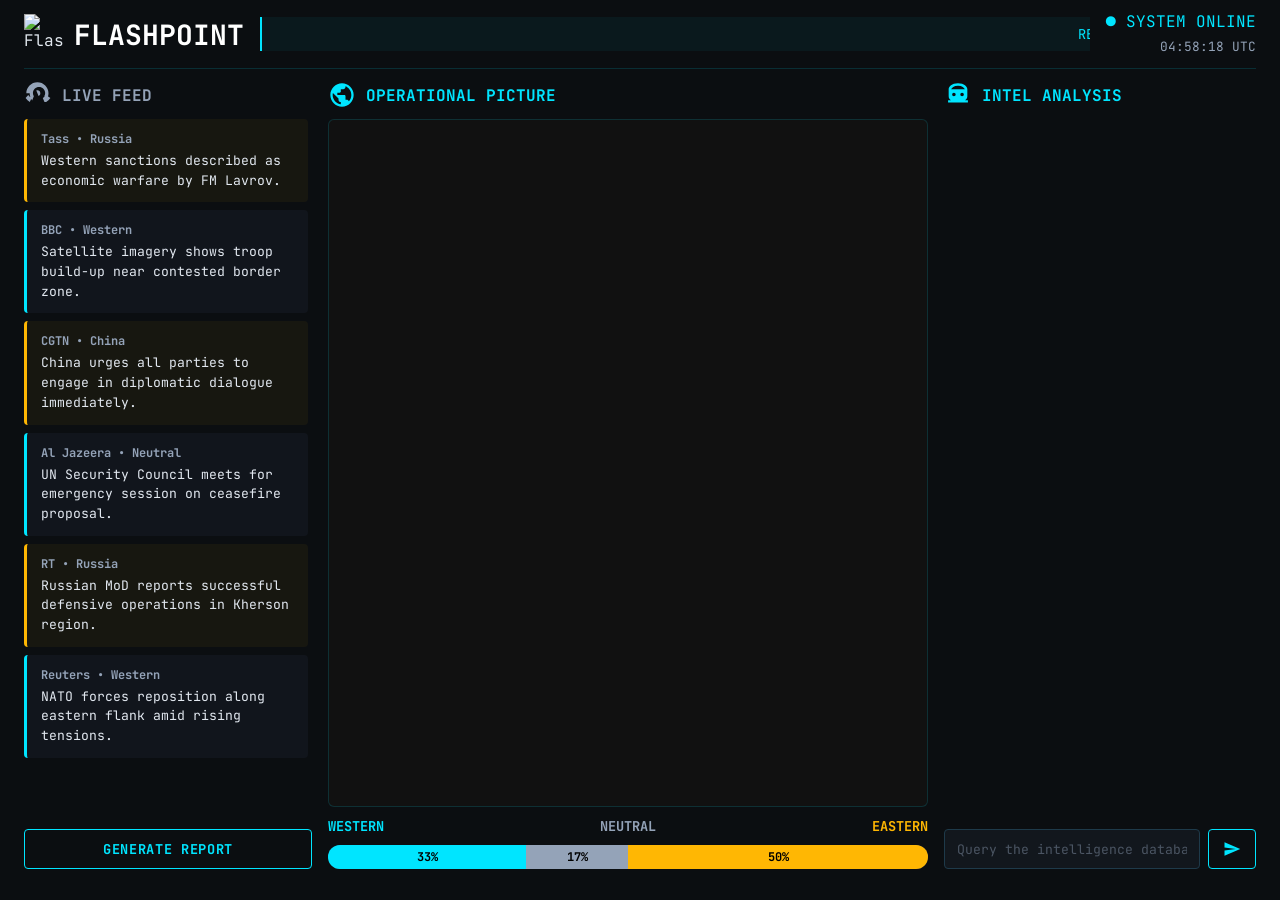
==== frontend/web/index.html @ f218a60c "migrate to html css js" ====
<!DOCTYPE html>
<html lang="en">
<head>
  <meta charset="UTF-8" />
  <meta name="viewport" content="width=device-width, initial-scale=1.0" />
  <title>FLASHPOINT | INTEL COMMAND</title>

  <!-- Fonts -->
  <link rel="preconnect" href="https://fonts.googleapis.com" />
  <link rel="preconnect" href="https://fonts.gstatic.com" crossorigin />
  <link href="https://fonts.googleapis.com/css2?family=JetBrains+Mono:wght@400;700&display=swap" rel="stylesheet" />

  <!-- Leaflet map -->
  <link rel="stylesheet" href="https://unpkg.com/leaflet@1.9.4/dist/leaflet.css" />
  <script src="https://unpkg.com/leaflet@1.9.4/dist/leaflet.js"></script>

  <!-- jsPDF for report PDF generation -->
  <script src="https://cdnjs.cloudflare.com/ajax/libs/jspdf/2.5.1/jspdf.umd.min.js"></script>

  <link rel="stylesheet" href="styles.css" />
</head>
<body>

  <!-- ═══════════════════ HEADER ═══════════════════ -->
  <header class="top-bar">
    <div class="logo-block">
      <img src="../assets/logo.svg" alt="FlashPoint Logo" width="40" height="40" id="logo-img" />
      <h2 class="site-title">FLASHPOINT</h2>
    </div>

    <div class="marquee-wrap">
      <div class="marquee-track" id="marquee-text">
        REGION-4 MONITORING ACTIVE &nbsp;•&nbsp;
        <svg class="icon-inline" viewBox="0 0 24 24" fill="currentColor" style="color:#ffb703">
          <path d="M12 2L1 21h22L12 2zm1.25 16.75h-2.5v-2.5h2.5v2.5zm0-4.5h-2.5v-6h2.5v6z"/>
        </svg>
        NARRATIVE DIVERGENCE: <span id="marquee-narration">STABLE</span> &nbsp;•&nbsp;
        <svg class="icon-inline" viewBox="0 0 24 24" fill="currentColor" style="color:#00e5ff">
          <path d="M6 2h12v2H6V2zm0 18h12v2H6v-2zm12-4V8l4 4-4 4zm-12 0l-4-4 4-4v8zm2-6h8v4H8v-4z"/>
        </svg>
        INTEL CORE ACTIVE
      </div>
    </div>

    <div class="status-block">
      <span class="text-cyan">● SYSTEM ONLINE</span><br />
      <span class="text-muted utc-clock" id="utc-clock">--:--:-- UTC</span>
    </div>
  </header>

  <hr class="divider" />

  <!-- ═══════════════════ MAIN THREE-COLUMN GRID ═══════════════════ -->
  <main class="dashboard-grid">

    <!-- ── COLUMN 1: LIVE FEED ── -->
    <section class="col col-feed">
      <div class="col-header">
        <svg class="col-icon" viewBox="0 0 24 24" fill="currentColor" style="color:#94a3b8">
          <path d="M5 18.08c-1.42-.87-2.67-2.07-3.64-3.5L3.63 12C4.38 13.06 5.34 13.93 6.45 14.5l-1.45 3.58zm12.55 0l-1.45-3.58c1.11-.57 2.06-1.44 2.82-2.5L22.64 14.58c-.97 1.43-2.22 2.63-3.64 3.5zM2 10.5C2 5.25 6.25 1 11.5 1S21 5.25 21 10.5c0 2.33-.82 4.47-2.19 6.13l-1.44-3.56c.49-.78.78-1.7.78-2.69 0-2.9-2.35-5.25-5.25-5.25S7.65 7.48 7.65 10.38c0 1 .29 1.91.78 2.69l-1.44 3.56C5.67 14.97 4.85 12.83 4.85 10.5zM11.5 8c1.38 0 2.5 1.12 2.5 2.5 0 1.05-.64 1.94-1.55 2.32l-1.9-4.72C10.66 8.04 11.07 8 11.5 8z"/>
        </svg>
        <h4 class="text-muted" style="margin:0;">LIVE FEED</h4>
      </div>

      <div class="feed-scroll" id="feed-container">
        <div class="feed-placeholder text-muted">⏳ Waiting for data stream...</div>
      </div>

      <button class="cyber-btn" id="generate-report-btn">GENERATE REPORT</button>

      <div id="report-section" class="hidden">
        <textarea class="report-preview" id="report-preview" readonly rows="10"></textarea>
        <button class="cyber-btn secondary" id="download-pdf-btn">⬇ DOWNLOAD PDF</button>
      </div>
    </section>


    <!-- ── COLUMN 2: MAP ── -->
    <section class="col col-map">
      <div class="col-header">
        <svg class="col-icon" viewBox="0 0 24 24" fill="currentColor" style="color:#00e5ff">
          <path d="M12 2C6.48 2 2 6.48 2 12s4.48 10 10 10 10-4.48 10-10S17.52 2 12 2zm-1 17.93c-3.95-.49-7-3.85-7-7.93 0-.62.08-1.21.21-1.79L9 15v1c0 1.1.9 2 2 2v1.93zm6.9-2.54c-.26-.81-1-1.39-1.9-1.39h-1v-3c0-.55-.45-1-1-1H8v-2h2c.55 0 1-.45 1-1V7h2c1.1 0 2-.9 2-2v-.41c2.93 1.19 5 4.06 5 7.41 0 2.08-.8 3.97-2.1 5.39z"/>
        </svg>
        <h4 class="text-cyan" style="margin:0;">OPERATIONAL PICTURE</h4>
      </div>

      <div id="map" class="map-container"></div>

      <!-- Narrative balance bar -->
      <div class="balance-labels">
        <span class="text-cyan">WESTERN</span>
        <span class="text-muted">NEUTRAL</span>
        <span style="color:#ffb703;">EASTERN</span>
      </div>
      <div class="balance-bar" id="balance-bar">
        <div class="balance-west"  id="bar-west"    style="width:33%">33%</div>
        <div class="balance-neutral" id="bar-neutral" style="width:34%">34%</div>
        <div class="balance-east"  id="bar-east"    style="width:33%">33%</div>
      </div>
    </section>


    <!-- ── COLUMN 3: INTEL CHAT ── -->
    <section class="col col-intel">
      <div class="col-header">
        <svg class="col-icon" viewBox="0 0 24 24" fill="currentColor" style="color:#00e5ff">
          <path d="M12 2c-5.33 0-8 3.16-8 5v6c0 1.35.73 2.64 1.97 3.5H3.5v2h17v-2h-2.47C19.27 15.64 20 14.35 20 13V7c0-1.84-2.67-5-8-5zm0 2c3.51 0 5.4 1.83 5.86 3H6.14c.46-1.17 2.35-3 5.86-3zM7 11.5c0-.83.67-1.5 1.5-1.5s1.5.67 1.5 1.5S9.33 13 8.5 13 7 12.33 7 11.5zm8.5 1.5c-.83 0-1.5-.67-1.5-1.5s.67-1.5 1.5-1.5 1.5.67 1.5 1.5-.67 1.5-1.5 1.5z"/>
        </svg>
        <h4 class="text-cyan" style="margin:0;">INTEL ANALYSIS</h4>
      </div>

      <div class="chat-history" id="chat-history"></div>

      <form class="chat-form" id="chat-form" autocomplete="off">
        <input
          type="text"
          id="chat-input"
          class="chat-input"
          placeholder="Query the intelligence database..."
          autocomplete="off"
        />
        <button type="submit" class="cyber-btn send-btn" aria-label="Send">
          <svg viewBox="0 0 24 24" fill="currentColor" width="18" height="18">
            <path d="M2.01 21L23 12 2.01 3 2 10l15 2-15 2z"/>
          </svg>
        </button>
      </form>
    </section>

  </main>

  <script src="app.js"></script>
</body>
</html>
---- frontend/web/styles.css ----
/* ═══════════════════════════════════════════════════════════════
   FLASHPOINT — styles.css
   Dark intelligence-command theme (JetBrains Mono)
════════════════════════════════════════════════════════════════ */

/* ── Reset & base ── */
*, *::before, *::after { box-sizing: border-box; margin: 0; padding: 0; }

html, body {
  font-family: 'JetBrains Mono', monospace;
  background-color: #0b0e11;
  color: #e0e6ed;
  height: 100%;
  overflow-x: hidden;
}

/* ── Utility ── */
.text-cyan  { color: #00e5ff; }
.text-muted { color: #94a3b8; }
.hidden     { display: none !important; }


/* ═══════════════════════════════════════════════════════════════
   HEADER / TOP BAR
════════════════════════════════════════════════════════════════ */
.top-bar {
  display: flex;
  align-items: center;
  gap: 16px;
  padding: 10px 24px;
  background: #0b0e11;
}

.logo-block {
  display: flex;
  align-items: center;
  gap: 10px;
  flex-shrink: 0;
}

.site-title {
  color: #fff;
  font-size: 1.75rem;
  font-weight: 700;
  white-space: nowrap;
}

/* Marquee ticker */
.marquee-wrap {
  flex: 1;
  overflow: hidden;
  background: rgba(0, 229, 255, 0.05);
  border-left: 2px solid #00e5ff;
  padding: 8px 12px;
  color: #00e5ff;
  font-size: 0.85rem;
  white-space: nowrap;
}

.marquee-track {
  display: inline-block;
  padding-left: 100%;
  animation: marquee 28s linear infinite;
  will-change: transform;
}

@keyframes marquee {
  from { transform: translateX(0); }
  to   { transform: translateX(-100%); }
}

.icon-inline {
  width: 16px;
  height: 16px;
  vertical-align: middle;
  display: inline-block;
}

/* System status */
.status-block {
  flex-shrink: 0;
  text-align: right;
  line-height: 1.5;
}

.utc-clock { font-size: 0.8rem; }

.divider {
  border: none;
  border-top: 1px solid rgba(0, 229, 255, 0.15);
  margin: 0 24px 12px;
}


/* ═══════════════════════════════════════════════════════════════
   DASHBOARD GRID — three columns
════════════════════════════════════════════════════════════════ */
.dashboard-grid {
  display: grid;
  grid-template-columns: 1.2fr 2.5fr 1.3fr;
  gap: 16px;
  padding: 0 24px 24px;
  height: calc(100vh - 88px); /* stretch to viewport */
  min-height: 0;
}

.col {
  display: flex;
  flex-direction: column;
  gap: 10px;
  min-height: 0;
}

.col-header {
  display: flex;
  align-items: center;
  gap: 10px;
  flex-shrink: 0;
}

.col-icon {
  width: 28px;
  height: 28px;
  flex-shrink: 0;
}


/* ═══════════════════════════════════════════════════════════════
   LIVE FEED COLUMN
════════════════════════════════════════════════════════════════ */
.feed-scroll {
  flex: 1;
  overflow-y: auto;
  padding-right: 4px;
  min-height: 0;
  display: flex;
  flex-direction: column;
  gap: 8px;
}

.feed-scroll::-webkit-scrollbar { width: 4px; }
.feed-scroll::-webkit-scrollbar-track { background: transparent; }
.feed-scroll::-webkit-scrollbar-thumb { background: #1e3a4a; border-radius: 2px; }

.feed-placeholder { padding: 16px 0; font-size: 0.85rem; }

/* Feed cards */
.cyber-card {
  background-color: rgba(21, 25, 33, 0.7);
  border-left: 3px solid #00e5ff;
  padding: 12px 14px;
  border-radius: 4px;
  flex-shrink: 0;
}

.cyber-card.alert-card {
  border-left-color: #ffb703;
  background-color: rgba(255, 183, 3, 0.05);
}

.feed-source {
  color: #94a3b8;
  font-weight: 700;
  font-size: 0.75rem;
  margin-bottom: 4px;
}

.feed-text {
  color: #e2e8f0;
  font-size: 0.82rem;
  line-height: 1.5;
}

/* Report section */
.report-preview {
  width: 100%;
  background: rgba(21, 25, 33, 0.85);
  border: 1px solid #1e3a4a;
  border-radius: 4px;
  color: #e0e6ed;
  font-family: 'JetBrains Mono', monospace;
  font-size: 0.78rem;
  padding: 10px;
  resize: vertical;
  min-height: 140px;
}

.report-preview:focus { outline: 1px solid #00e5ff; }


/* ═══════════════════════════════════════════════════════════════
   MAP COLUMN
════════════════════════════════════════════════════════════════ */
.map-container {
  flex: 1;
  min-height: 0;
  border-radius: 6px;
  overflow: hidden;
  border: 1px solid rgba(0, 229, 255, 0.15);
  background: #111;
}

/* Narrative balance bar */
.balance-labels {
  display: flex;
  justify-content: space-between;
  font-size: 0.85rem;
  font-weight: 700;
  flex-shrink: 0;
}

.balance-bar {
  display: flex;
  width: 100%;
  height: 24px;
  background: #334155;
  border-radius: 12px;
  overflow: hidden;
  font-size: 0.75rem;
  font-weight: 700;
  flex-shrink: 0;
}

.balance-west,
.balance-neutral,
.balance-east {
  display: flex;
  align-items: center;
  justify-content: center;
  color: #000;
  transition: width 0.6s ease;
  overflow: hidden;
  white-space: nowrap;
}

.balance-west    { background: #00e5ff; }
.balance-neutral { background: #94a3b8; }
.balance-east    { background: #ffb703; }


/* ═══════════════════════════════════════════════════════════════
   INTEL CHAT COLUMN
════════════════════════════════════════════════════════════════ */
.chat-history {
  flex: 1;
  overflow-y: auto;
  display: flex;
  flex-direction: column;
  gap: 10px;
  padding-right: 4px;
  min-height: 0;
}

.chat-history::-webkit-scrollbar { width: 4px; }
.chat-history::-webkit-scrollbar-track { background: transparent; }
.chat-history::-webkit-scrollbar-thumb { background: #1e3a4a; border-radius: 2px; }

.chat-bubble {
  max-width: 90%;
  padding: 10px 13px;
  border-radius: 8px;
  font-size: 0.82rem;
  line-height: 1.5;
  word-break: break-word;
}

.chat-bubble.user {
  align-self: flex-end;
  background: rgba(0, 229, 255, 0.1);
  border: 1px solid rgba(0, 229, 255, 0.3);
  color: #e2e8f0;
}

.chat-bubble.assistant {
  align-self: flex-start;
  background: rgba(21, 25, 33, 0.9);
  border-left: 3px solid #00e5ff;
  color: #e2e8f0;
}

.chat-bubble.thinking {
  align-self: flex-start;
  background: rgba(21, 25, 33, 0.6);
  border-left: 3px solid #94a3b8;
  color: #94a3b8;
  font-style: italic;
}

/* Chat form */
.chat-form {
  display: flex;
  gap: 8px;
  flex-shrink: 0;
}

.chat-input {
  flex: 1;
  background: rgba(21, 25, 33, 0.8);
  border: 1px solid #1e3a4a;
  border-radius: 4px;
  color: #e0e6ed;
  font-family: 'JetBrains Mono', monospace;
  font-size: 0.82rem;
  padding: 10px 12px;
  outline: none;
  transition: border-color 0.2s;
}

.chat-input:focus { border-color: #00e5ff; }
.chat-input::placeholder { color: #4b5563; }

.send-btn {
  padding: 10px 14px !important;
  flex-shrink: 0;
}


/* ═══════════════════════════════════════════════════════════════
   SHARED BUTTON
════════════════════════════════════════════════════════════════ */
.cyber-btn {
  padding: 10px;
  background: transparent;
  border: 1px solid #00e5ff;
  border-radius: 4px;
  color: #00e5ff;
  font-family: 'JetBrains Mono', monospace;
  font-size: 0.85rem;
  font-weight: 700;
  letter-spacing: 0.05em;
  cursor: pointer;
  transition: background 0.2s, color 0.2s, box-shadow 0.2s;
  display: flex;
  align-items: center;
  justify-content: center;
  gap: 6px;
  flex-shrink: 0;
}

.cyber-btn:hover {
  background: rgba(0, 229, 255, 0.12);
  box-shadow: 0 0 10px rgba(0, 229, 255, 0.3);
}

.cyber-btn:active { opacity: 0.75; }

.cyber-btn.secondary {
  border-color: #94a3b8;
  color: #94a3b8;
}

.cyber-btn.secondary:hover {
  background: rgba(148, 163, 184, 0.1);
  box-shadow: 0 0 8px rgba(148, 163, 184, 0.2);
}


/* ═══════════════════════════════════════════════════════════════
   LEAFLET POPUP OVERRIDE
════════════════════════════════════════════════════════════════ */
.leaflet-popup-content-wrapper {
  background: #151921;
  color: #e0e6ed;
  border: 1px solid #00e5ff;
  border-radius: 4px;
  font-family: 'JetBrains Mono', monospace;
  font-size: 0.78rem;
}

.leaflet-popup-tip { background: #151921; }


/* ═══════════════════════════════════════════════════════════════
   RESPONSIVE — stack on narrow screens
════════════════════════════════════════════════════════════════ */
@media (max-width: 1100px) {
  .dashboard-grid {
    grid-template-columns: 1fr;
    height: auto;
  }

  .col-map .map-container { height: 400px; }
  .chat-history { min-height: 300px; }
}
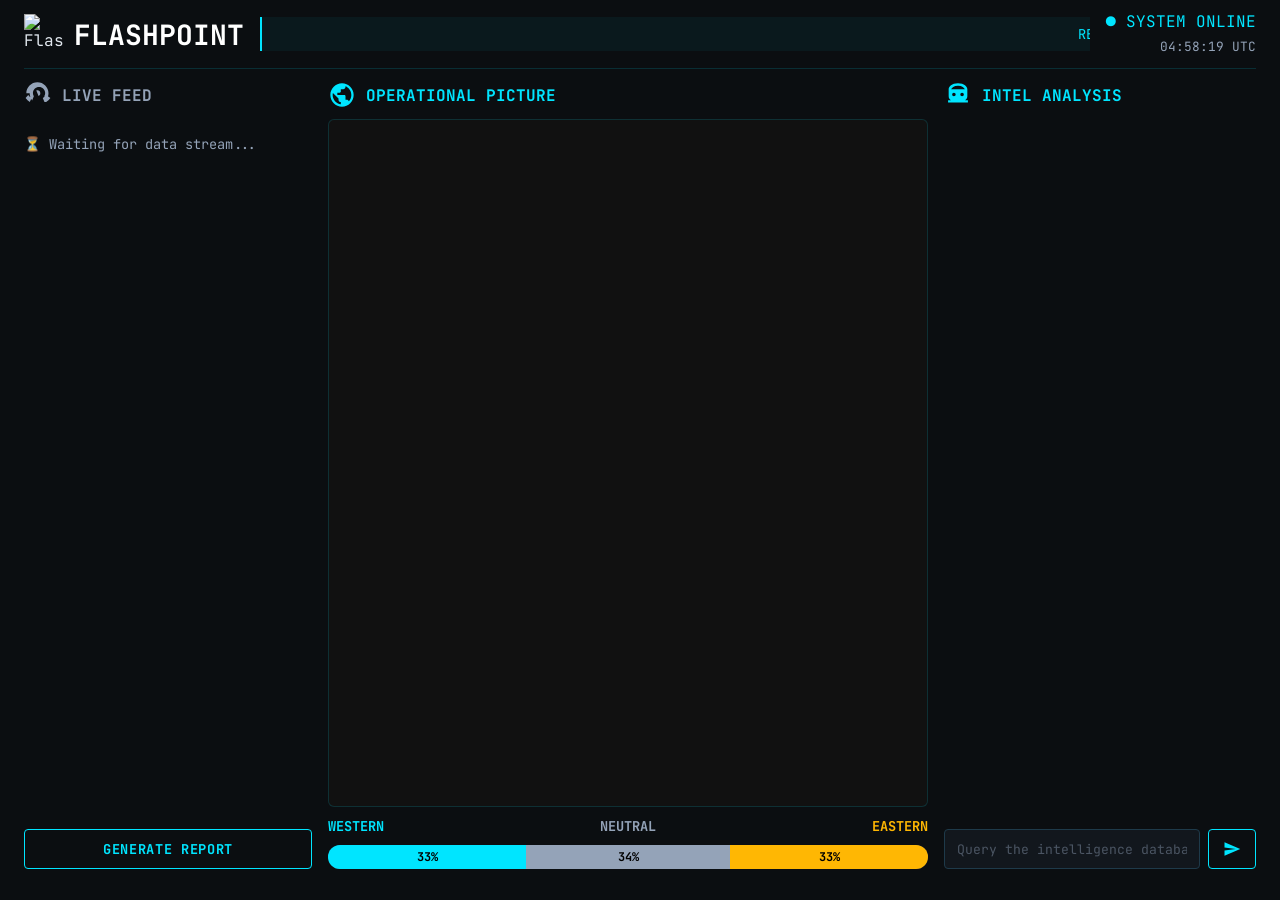
==== commit 3509cc11: "exp theme, handle dependecies, refine pdf gen" ====
--- a/frontend/web/index.html
+++ b/frontend/web/index.html
@@ -14,9 +14,6 @@
   <link rel="stylesheet" href="https://unpkg.com/leaflet@1.9.4/dist/leaflet.css" />
   <script src="https://unpkg.com/leaflet@1.9.4/dist/leaflet.js"></script>
 
-  <!-- jsPDF for report PDF generation -->
-  <script src="https://cdnjs.cloudflare.com/ajax/libs/jspdf/2.5.1/jspdf.umd.min.js"></script>
-
   <link rel="stylesheet" href="styles.css" />
 </head>
 <body>
@@ -24,7 +21,7 @@
   <!-- ═══════════════════ HEADER ═══════════════════ -->
   <header class="top-bar">
     <div class="logo-block">
-      <img src="../assets/logo.svg" alt="FlashPoint Logo" width="40" height="40" id="logo-img" />
+      <img src="/assets/logo.svg" alt="FlashPoint Logo" width="40" height="40" id="logo-img" />
       <h2 class="site-title">FLASHPOINT</h2>
     </div>
 
--- a/frontend/web/styles.css
+++ b/frontend/web/styles.css
@@ -151,6 +151,7 @@
   padding: 12px 14px;
   border-radius: 4px;
   flex-shrink: 0;
+  /* slide-in base — new cards use feed-card--new */
 }
 
 .cyber-card.alert-card {
@@ -158,11 +159,53 @@
   background-color: rgba(255, 183, 3, 0.05);
 }
 
+/* New-card entrance animation */
+.feed-card--new {
+  animation: slideInTop 0.35s ease-out, flashHighlight 1.2s ease-out;
+}
+
+@keyframes slideInTop {
+  from { opacity: 0; transform: translateY(-14px); }
+  to   { opacity: 1; transform: translateY(0); }
+}
+
+@keyframes flashHighlight {
+  0%   { background-color: rgba(0, 229, 255, 0.18); }
+  100% { background-color: rgba(21, 25, 33, 0.7); }
+}
+
+.cyber-card.alert-card.feed-card--new {
+  animation: slideInTop 0.35s ease-out, flashHighlightAmber 1.2s ease-out;
+}
+
+@keyframes flashHighlightAmber {
+  0%   { background-color: rgba(255, 183, 3, 0.25); }
+  100% { background-color: rgba(255, 183, 3, 0.05); }
+}
+
 .feed-source {
   color: #94a3b8;
   font-weight: 700;
   font-size: 0.75rem;
   margin-bottom: 4px;
+}
+
+/* Bias tag pill */
+.bias-tag {
+  display: inline-block;
+  padding: 1px 6px;
+  border-radius: 3px;
+  font-size: 0.7rem;
+  font-weight: 700;
+  background: rgba(0,229,255,0.1);
+  color: #00e5ff;
+  border: 1px solid rgba(0,229,255,0.25);
+}
+
+.alert-card .bias-tag {
+  background: rgba(255,183,3,0.1);
+  color: #ffb703;
+  border-color: rgba(255,183,3,0.3);
 }
 
 .feed-text {
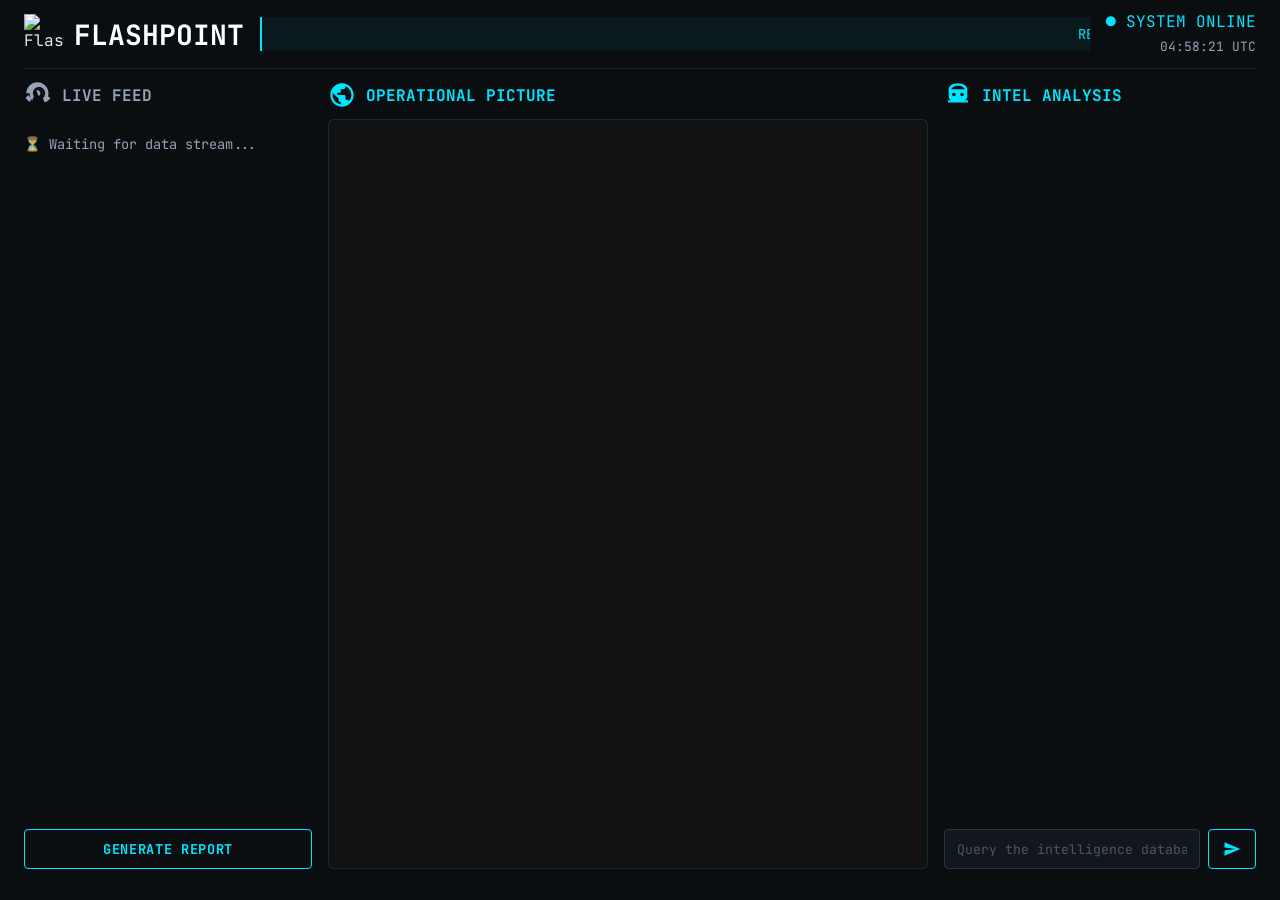
==== commit 2f4ddd4d: "remove bias added new feeds" ====
--- a/frontend/web/index.html
+++ b/frontend/web/index.html
@@ -28,10 +28,6 @@
     <div class="marquee-wrap">
       <div class="marquee-track" id="marquee-text">
         REGION-4 MONITORING ACTIVE &nbsp;•&nbsp;
-        <svg class="icon-inline" viewBox="0 0 24 24" fill="currentColor" style="color:#ffb703">
-          <path d="M12 2L1 21h22L12 2zm1.25 16.75h-2.5v-2.5h2.5v2.5zm0-4.5h-2.5v-6h2.5v6z"/>
-        </svg>
-        NARRATIVE DIVERGENCE: <span id="marquee-narration">STABLE</span> &nbsp;•&nbsp;
         <svg class="icon-inline" viewBox="0 0 24 24" fill="currentColor" style="color:#00e5ff">
           <path d="M6 2h12v2H6V2zm0 18h12v2H6v-2zm12-4V8l4 4-4 4zm-12 0l-4-4 4-4v8zm2-6h8v4H8v-4z"/>
         </svg>
@@ -82,18 +78,6 @@
       </div>
 
       <div id="map" class="map-container"></div>
-
-      <!-- Narrative balance bar -->
-      <div class="balance-labels">
-        <span class="text-cyan">WESTERN</span>
-        <span class="text-muted">NEUTRAL</span>
-        <span style="color:#ffb703;">EASTERN</span>
-      </div>
-      <div class="balance-bar" id="balance-bar">
-        <div class="balance-west"  id="bar-west"    style="width:33%">33%</div>
-        <div class="balance-neutral" id="bar-neutral" style="width:34%">34%</div>
-        <div class="balance-east"  id="bar-east"    style="width:33%">33%</div>
-      </div>
     </section>
 
 
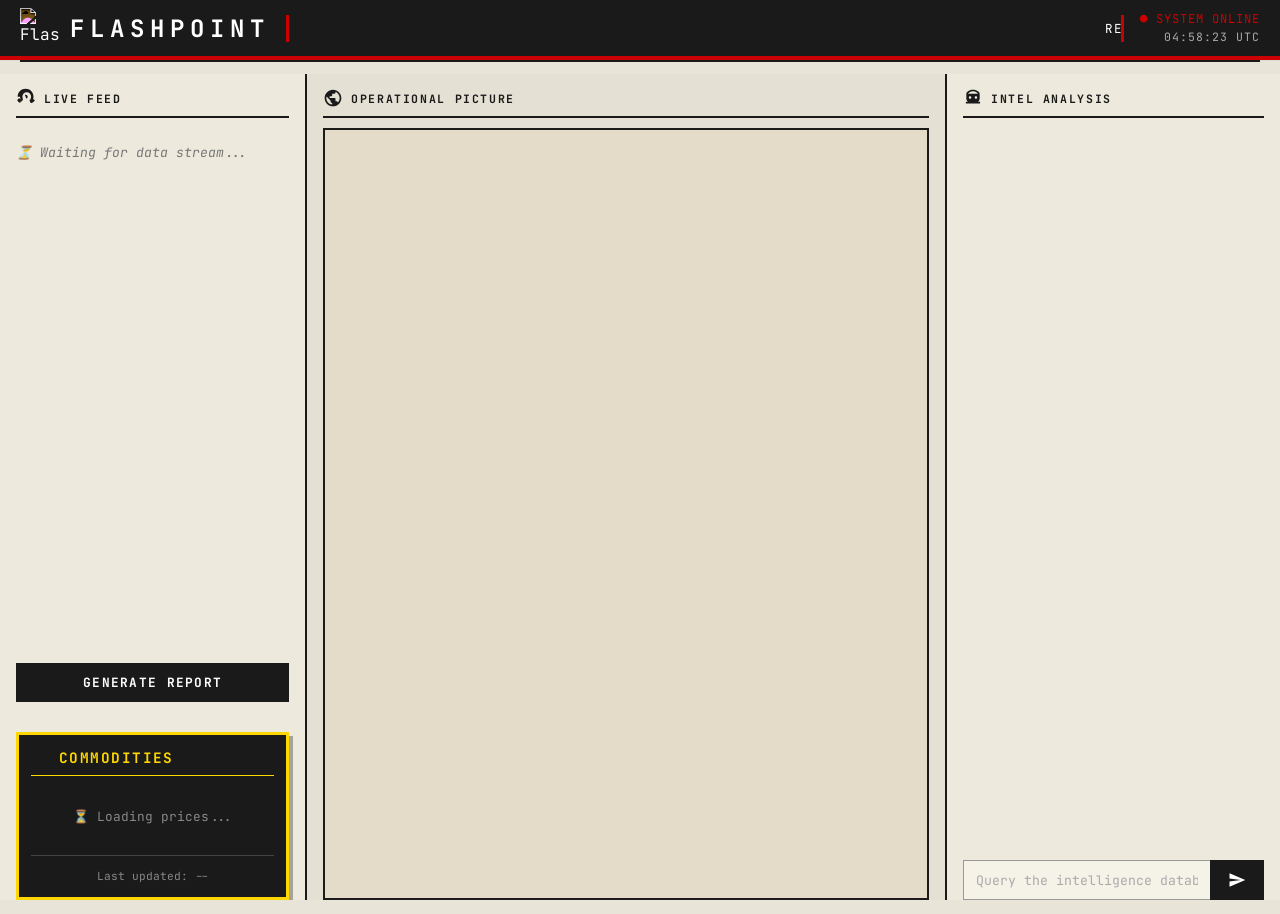
==== commit ebfc8036: "comodity + data soruces" ====
--- a/frontend/web/index.html
+++ b/frontend/web/index.html
@@ -65,6 +65,22 @@
         <textarea class="report-preview" id="report-preview" readonly rows="10"></textarea>
         <button class="cyber-btn secondary" id="download-pdf-btn">⬇ DOWNLOAD PDF</button>
       </div>
+
+      <!-- ── COMMODITY PRICES SIDEBAR ── -->
+      <div class="commodity-widget" id="commodity-widget">
+        <div class="commodity-header">
+          <svg class="col-icon" viewBox="0 0 24 24" fill="currentColor" style="color:#ffd700">
+            <path d="M11.8 10.9c-2.27-.59-3-1.2-3-2.15 0-1.09 1.01-1.85 2.7-1.85 1.78 0 2.44.85 2.5 2.1h2.21c-.07-1.72-1.12-3.3-3.21-3.81V3h-3v2.16c-1.94.42-3.5 1.68-3.5 3.61 0 2.31 1.91 3.46 4.7 4.13 2.5.6 3 1.48 3 2.41 0 .69-.49 1.79-2.7 1.79-2.06 0-2.87-.92-2.98-2.1h-2.2c.12 2.19 1.76 3.42 3.68 3.83V21h3v-2.15c1.95-.37 3.5-1.5 3.5-3.55 0-2.84-2.43-3.81-4.7-4.4z"/>
+          </svg>
+          <h4 style="margin:0; color:#ffd700;">COMMODITIES</h4>
+        </div>
+        <div class="commodity-grid" id="commodity-grid">
+          <div class="commodity-loading">⏳ Loading prices...</div>
+        </div>
+        <div class="commodity-footer" id="commodity-footer">
+          <span class="text-muted" style="font-size:0.7rem;">Last updated: --</span>
+        </div>
+      </div>
     </section>
 
 
--- a/frontend/web/styles.css
+++ b/frontend/web/styles.css
@@ -1,34 +1,31 @@
-/* ═══════════════════════════════════════════════════════════════
-   FLASHPOINT — styles.css
-   Dark intelligence-command theme (JetBrains Mono)
-════════════════════════════════════════════════════════════════ */
-
-/* ── Reset & base ── */
+
 *, *::before, *::after { box-sizing: border-box; margin: 0; padding: 0; }
 
 html, body {
   font-family: 'JetBrains Mono', monospace;
-  background-color: #0b0e11;
-  color: #e0e6ed;
+  background-color: #e8e4d8;
+  background-image:
+    repeating-linear-gradient(0deg, transparent, transparent 27px, rgba(0,0,0,0.04) 27px, rgba(0,0,0,0.04) 28px);
+  color: #1a1a1a;
   height: 100%;
   overflow-x: hidden;
 }
 
-/* ── Utility ── */
-.text-cyan  { color: #00e5ff; }
-.text-muted { color: #94a3b8; }
+/* Force all inline SVG colours to black */
+svg path { fill: currentColor !important; }
+
+.text-cyan  { color: #cc0000; }
+.text-muted { color: #555; }
 .hidden     { display: none !important; }
 
-
-/* ═══════════════════════════════════════════════════════════════
-   HEADER / TOP BAR
-════════════════════════════════════════════════════════════════ */
+/* ── TOP BAR ── */
 .top-bar {
   display: flex;
   align-items: center;
   gap: 16px;
-  padding: 10px 24px;
-  background: #0b0e11;
+  padding: 8px 20px;
+  background: #1a1a1a;
+  border-bottom: 4px solid #cc0000;
 }
 
 .logo-block {
@@ -38,23 +35,29 @@
   flex-shrink: 0;
 }
 
+/* invert logo on dark header */
+#logo-img { filter: invert(1) brightness(2); }
+
 .site-title {
-  color: #fff;
-  font-size: 1.75rem;
-  font-weight: 700;
-  white-space: nowrap;
-}
-
-/* Marquee ticker */
+  color: #ffffff;
+  font-size: 1.5rem;
+  font-weight: 700;
+  letter-spacing: 0.25em;
+  text-transform: uppercase;
+}
+
 .marquee-wrap {
   flex: 1;
   overflow: hidden;
-  background: rgba(0, 229, 255, 0.05);
-  border-left: 2px solid #00e5ff;
-  padding: 8px 12px;
-  color: #00e5ff;
-  font-size: 0.85rem;
+  background: transparent;
+  border-left: 3px solid #cc0000;
+  border-right: 3px solid #cc0000;
+  padding: 5px 16px;
+  color: #ffffff;
+  font-size: 0.78rem;
   white-space: nowrap;
+  letter-spacing: 0.1em;
+  text-transform: uppercase;
 }
 
 .marquee-track {
@@ -69,38 +72,32 @@
   to   { transform: translateX(-100%); }
 }
 
-.icon-inline {
-  width: 16px;
-  height: 16px;
-  vertical-align: middle;
-  display: inline-block;
-}
-
-/* System status */
+.icon-inline { width: 14px; height: 14px; vertical-align: middle; display: inline-block; }
+
 .status-block {
   flex-shrink: 0;
   text-align: right;
   line-height: 1.5;
-}
-
-.utc-clock { font-size: 0.8rem; }
+  font-size: 0.76rem;
+  letter-spacing: 0.08em;
+  color: #fff;
+}
+
+.utc-clock { font-size: 0.72rem; color: #aaa; }
 
 .divider {
   border: none;
-  border-top: 1px solid rgba(0, 229, 255, 0.15);
-  margin: 0 24px 12px;
-}
-
-
-/* ═══════════════════════════════════════════════════════════════
-   DASHBOARD GRID — three columns
-════════════════════════════════════════════════════════════════ */
+  border-top: 2px solid #1a1a1a;
+  margin: 0 20px 12px;
+}
+
+/* ── GRID ── */
 .dashboard-grid {
   display: grid;
   grid-template-columns: 1.2fr 2.5fr 1.3fr;
-  gap: 16px;
-  padding: 0 24px 24px;
-  height: calc(100vh - 88px); /* stretch to viewport */
+  gap: 0;
+  padding: 0;
+  height: calc(100vh - 60px);
   min-height: 0;
 }
 
@@ -109,319 +106,371 @@
   flex-direction: column;
   gap: 10px;
   min-height: 0;
-}
+  padding: 14px 16px;
+  border-right: 2px solid #1a1a1a;
+  background: #ede9dc;
+}
+
+.col:last-child { border-right: none; }
+.col-map { background: #e4e0d3; }
 
 .col-header {
   display: flex;
   align-items: center;
-  gap: 10px;
-  flex-shrink: 0;
-}
-
-.col-icon {
-  width: 28px;
-  height: 28px;
-  flex-shrink: 0;
-}
-
-
-/* ═══════════════════════════════════════════════════════════════
-   LIVE FEED COLUMN
-════════════════════════════════════════════════════════════════ */
+  gap: 8px;
+  flex-shrink: 0;
+  border-bottom: 2px solid #1a1a1a;
+  padding-bottom: 8px;
+  text-transform: uppercase;
+  letter-spacing: 0.14em;
+}
+
+.col-header h4 {
+  font-size: 0.72rem !important;
+  color: #1a1a1a !important;
+  letter-spacing: 0.14em;
+}
+
+/* override inline style colours on icons */
+.col-icon { width: 20px; height: 20px; flex-shrink: 0; color: #1a1a1a !important; }
+.col-icon path { fill: #1a1a1a !important; }
+
+/* ── FEED ── */
 .feed-scroll {
-  flex: 1;
-  overflow-y: auto;
-  padding-right: 4px;
-  min-height: 0;
-  display: flex;
-  flex-direction: column;
-  gap: 8px;
-}
-
-.feed-scroll::-webkit-scrollbar { width: 4px; }
-.feed-scroll::-webkit-scrollbar-track { background: transparent; }
-.feed-scroll::-webkit-scrollbar-thumb { background: #1e3a4a; border-radius: 2px; }
-
-.feed-placeholder { padding: 16px 0; font-size: 0.85rem; }
-
-/* Feed cards */
+  flex: 1; overflow-y: auto; padding-right: 4px;
+  min-height: 0; display: flex; flex-direction: column; gap: 8px;
+}
+
+.feed-scroll::-webkit-scrollbar { width: 5px; }
+.feed-scroll::-webkit-scrollbar-track { background: #ddd8cc; }
+.feed-scroll::-webkit-scrollbar-thumb { background: #999; border-radius: 0; }
+
+.feed-placeholder { padding: 16px 0; font-size: 0.82rem; color: #777; font-style: italic; }
+
 .cyber-card {
-  background-color: rgba(21, 25, 33, 0.7);
-  border-left: 3px solid #00e5ff;
-  padding: 12px 14px;
-  border-radius: 4px;
-  flex-shrink: 0;
-  /* slide-in base — new cards use feed-card--new */
+  background: #f5f2e8;
+  border: 1px solid #bbb;
+  border-top: 4px solid #1a1a1a;
+  border-radius: 0;
+  padding: 10px 13px;
+  flex-shrink: 0;
 }
 
 .cyber-card.alert-card {
-  border-left-color: #ffb703;
-  background-color: rgba(255, 183, 3, 0.05);
-}
-
-/* New-card entrance animation */
-.feed-card--new {
-  animation: slideInTop 0.35s ease-out, flashHighlight 1.2s ease-out;
-}
-
-@keyframes slideInTop {
-  from { opacity: 0; transform: translateY(-14px); }
+  border-top-color: #cc0000;
+  background: #fff5f5;
+}
+
+.feed-card--new { animation: slideIn 0.3s ease-out; }
+
+@keyframes slideIn {
+  from { opacity: 0; transform: translateY(-10px); }
   to   { opacity: 1; transform: translateY(0); }
 }
 
-@keyframes flashHighlight {
-  0%   { background-color: rgba(0, 229, 255, 0.18); }
-  100% { background-color: rgba(21, 25, 33, 0.7); }
-}
-
-.cyber-card.alert-card.feed-card--new {
-  animation: slideInTop 0.35s ease-out, flashHighlightAmber 1.2s ease-out;
-}
-
-@keyframes flashHighlightAmber {
-  0%   { background-color: rgba(255, 183, 3, 0.25); }
-  100% { background-color: rgba(255, 183, 3, 0.05); }
-}
-
 .feed-source {
-  color: #94a3b8;
-  font-weight: 700;
-  font-size: 0.75rem;
+  color: #555;
+  font-weight: 700;
+  font-size: 0.7rem;
   margin-bottom: 4px;
-}
-
-/* Bias tag pill */
+  text-transform: uppercase;
+  letter-spacing: 0.08em;
+}
+
+/* CLASSIFIED-style stamp tag */
 .bias-tag {
   display: inline-block;
-  padding: 1px 6px;
-  border-radius: 3px;
-  font-size: 0.7rem;
-  font-weight: 700;
-  background: rgba(0,229,255,0.1);
-  color: #00e5ff;
-  border: 1px solid rgba(0,229,255,0.25);
+  padding: 0 5px;
+  border-radius: 0;
+  font-size: 0.65rem;
+  font-weight: 700;
+  background: transparent;
+  color: #cc0000;
+  border: 2px solid #cc0000;
+  text-transform: uppercase;
+  letter-spacing: 0.06em;
+  transform: rotate(-1deg);
+  display: inline-block;
 }
 
 .alert-card .bias-tag {
-  background: rgba(255,183,3,0.1);
-  color: #ffb703;
-  border-color: rgba(255,183,3,0.3);
-}
-
-.feed-text {
-  color: #e2e8f0;
-  font-size: 0.82rem;
-  line-height: 1.5;
-}
-
-/* Report section */
+  color: #cc0000;
+  border-color: #cc0000;
+}
+
+.feed-text { color: #1a1a1a; font-size: 0.82rem; line-height: 1.65; }
+
 .report-preview {
   width: 100%;
-  background: rgba(21, 25, 33, 0.85);
-  border: 1px solid #1e3a4a;
-  border-radius: 4px;
-  color: #e0e6ed;
+  background: #f5f2e8;
+  border: 1px solid #bbb;
+  border-radius: 0;
+  color: #1a1a1a;
   font-family: 'JetBrains Mono', monospace;
   font-size: 0.78rem;
   padding: 10px;
   resize: vertical;
-  min-height: 140px;
-}
-
-.report-preview:focus { outline: 1px solid #00e5ff; }
-
-
-/* ═══════════════════════════════════════════════════════════════
-   MAP COLUMN
-════════════════════════════════════════════════════════════════ */
+  min-height: 130px;
+}
+
+.report-preview:focus { outline: 2px solid #1a1a1a; }
+
+/* ── MAP ── */
 .map-container {
-  flex: 1;
-  min-height: 0;
-  border-radius: 6px;
+  flex: 1; min-height: 0;
+  border-radius: 0;
   overflow: hidden;
-  border: 1px solid rgba(0, 229, 255, 0.15);
-  background: #111;
-}
-
-/* Narrative balance bar */
+  border: 2px solid #1a1a1a;
+  background: #d8d3c3;
+  filter: grayscale(40%) sepia(20%);
+}
+
 .balance-labels {
   display: flex;
   justify-content: space-between;
-  font-size: 0.85rem;
-  font-weight: 700;
-  flex-shrink: 0;
+  font-size: 0.7rem;
+  font-weight: 700;
+  flex-shrink: 0;
+  text-transform: uppercase;
+  letter-spacing: 0.1em;
+  color: #333;
 }
 
 .balance-bar {
   display: flex;
   width: 100%;
-  height: 24px;
-  background: #334155;
-  border-radius: 12px;
+  height: 18px;
+  background: #ccc7b8;
+  border-radius: 0;
   overflow: hidden;
-  font-size: 0.75rem;
-  font-weight: 700;
-  flex-shrink: 0;
+  font-size: 0.68rem;
+  font-weight: 700;
+  flex-shrink: 0;
+  border: 1px solid #999;
 }
 
 .balance-west,
 .balance-neutral,
 .balance-east {
-  display: flex;
-  align-items: center;
-  justify-content: center;
-  color: #000;
-  transition: width 0.6s ease;
-  overflow: hidden;
-  white-space: nowrap;
-}
-
-.balance-west    { background: #00e5ff; }
-.balance-neutral { background: #94a3b8; }
-.balance-east    { background: #ffb703; }
-
-
-/* ═══════════════════════════════════════════════════════════════
-   INTEL CHAT COLUMN
-════════════════════════════════════════════════════════════════ */
+  display: flex; align-items: center; justify-content: center;
+  transition: width 0.6s ease; overflow: hidden; white-space: nowrap;
+  font-size: 0.65rem;
+}
+
+.balance-west    { background: #4a6741; color: #fff; }
+.balance-neutral { background: #888; color: #fff; }
+.balance-east    { background: #8b3030; color: #fff; }
+
+/* ── CHAT ── */
 .chat-history {
-  flex: 1;
-  overflow-y: auto;
-  display: flex;
-  flex-direction: column;
-  gap: 10px;
-  padding-right: 4px;
-  min-height: 0;
-}
-
-.chat-history::-webkit-scrollbar { width: 4px; }
-.chat-history::-webkit-scrollbar-track { background: transparent; }
-.chat-history::-webkit-scrollbar-thumb { background: #1e3a4a; border-radius: 2px; }
+  flex: 1; overflow-y: auto;
+  display: flex; flex-direction: column; gap: 10px;
+  padding-right: 4px; min-height: 0;
+}
+
+.chat-history::-webkit-scrollbar { width: 5px; }
+.chat-history::-webkit-scrollbar-track { background: #ddd8cc; }
+.chat-history::-webkit-scrollbar-thumb { background: #999; border-radius: 0; }
 
 .chat-bubble {
   max-width: 90%;
-  padding: 10px 13px;
-  border-radius: 8px;
+  padding: 9px 13px;
+  border-radius: 0;
   font-size: 0.82rem;
-  line-height: 1.5;
+  line-height: 1.6;
   word-break: break-word;
 }
 
 .chat-bubble.user {
   align-self: flex-end;
-  background: rgba(0, 229, 255, 0.1);
-  border: 1px solid rgba(0, 229, 255, 0.3);
-  color: #e2e8f0;
+  background: #1a1a1a;
+  color: #fff;
+  border: none;
 }
 
 .chat-bubble.assistant {
   align-self: flex-start;
-  background: rgba(21, 25, 33, 0.9);
-  border-left: 3px solid #00e5ff;
-  color: #e2e8f0;
+  background: #f5f2e8;
+  border: 1px solid #bbb;
+  border-left: 4px solid #1a1a1a;
+  color: #1a1a1a;
 }
 
 .chat-bubble.thinking {
   align-self: flex-start;
-  background: rgba(21, 25, 33, 0.6);
-  border-left: 3px solid #94a3b8;
-  color: #94a3b8;
+  background: transparent;
+  border: none;
+  border-bottom: 1px dashed #bbb;
+  color: #777;
   font-style: italic;
-}
-
-/* Chat form */
-.chat-form {
-  display: flex;
-  gap: 8px;
-  flex-shrink: 0;
-}
+  border-radius: 0;
+}
+
+.chat-form { display: flex; gap: 0; flex-shrink: 0; }
 
 .chat-input {
   flex: 1;
-  background: rgba(21, 25, 33, 0.8);
-  border: 1px solid #1e3a4a;
-  border-radius: 4px;
-  color: #e0e6ed;
+  background: #f5f2e8;
+  border: 1px solid #999;
+  border-right: none;
+  border-radius: 0;
+  color: #1a1a1a;
   font-family: 'JetBrains Mono', monospace;
   font-size: 0.82rem;
-  padding: 10px 12px;
+  padding: 9px 12px;
   outline: none;
-  transition: border-color 0.2s;
-}
-
-.chat-input:focus { border-color: #00e5ff; }
-.chat-input::placeholder { color: #4b5563; }
-
-.send-btn {
-  padding: 10px 14px !important;
-  flex-shrink: 0;
-}
-
-
-/* ═══════════════════════════════════════════════════════════════
-   SHARED BUTTON
-════════════════════════════════════════════════════════════════ */
+}
+
+.chat-input:focus { border-color: #1a1a1a; }
+.chat-input::placeholder { color: #aaa; }
+
+.send-btn { padding: 9px 16px !important; flex-shrink: 0; border-radius: 0 !important; }
+
+/* ── BUTTONS ── */
 .cyber-btn {
+  padding: 9px 14px;
+  background: #1a1a1a;
+  border: 2px solid #1a1a1a;
+  border-radius: 0;
+  color: #fff;
+  font-family: 'JetBrains Mono', monospace;
+  font-size: 0.8rem;
+  font-weight: 700;
+  letter-spacing: 0.1em;
+  cursor: pointer;
+  text-transform: uppercase;
+  transition: background 0.15s, color 0.15s;
+  display: flex; align-items: center; justify-content: center;
+  gap: 6px; flex-shrink: 0;
+}
+
+.cyber-btn:hover { background: #cc0000; border-color: #cc0000; }
+.cyber-btn:active { opacity: 0.85; }
+
+.cyber-btn.secondary {
+  background: transparent;
+  color: #555;
+  border-color: #999;
+  border-style: dashed;
+}
+
+.cyber-btn.secondary:hover { background: #f0ede0; color: #1a1a1a; border-color: #1a1a1a; border-style: solid; }
+
+/* ── LEAFLET ── */
+.leaflet-popup-content-wrapper {
+  background: #f5f2e8;
+  color: #1a1a1a;
+  border: 2px solid #1a1a1a;
+  border-radius: 0;
+  font-family: 'JetBrains Mono', monospace;
+  font-size: 0.76rem;
+  box-shadow: 4px 4px 0 #1a1a1a;
+}
+
+.leaflet-popup-tip { background: #f5f2e8; }
+
+/* ── COMMODITY WIDGET ── */
+.commodity-widget {
+  margin-top: 20px;
+  background: #1a1a1a;
+  border: 3px solid #ffd700;
+  padding: 12px;
+  box-shadow: 4px 4px 0 rgba(0,0,0,0.3);
+}
+
+.commodity-header {
+  display: flex;
+  align-items: center;
+  gap: 8px;
+  margin-bottom: 12px;
+  padding-bottom: 8px;
+  border-bottom: 1px solid #ffd700;
+}
+
+.commodity-header h4 {
+  color: #ffd700;
+  font-size: 0.9rem;
+  text-transform: uppercase;
+  letter-spacing: 0.1em;
+}
+
+.commodity-grid {
+  display: grid;
+  gap: 8px;
+  margin-bottom: 10px;
+}
+
+.commodity-card {
+  background: #2a2a2a;
+  border: 2px solid #444;
   padding: 10px;
-  background: transparent;
-  border: 1px solid #00e5ff;
-  border-radius: 4px;
-  color: #00e5ff;
-  font-family: 'JetBrains Mono', monospace;
-  font-size: 0.85rem;
-  font-weight: 700;
+  transition: all 0.2s;
+}
+
+.commodity-card:hover {
+  border-color: #ffd700;
+  transform: translateX(2px);
+}
+
+.commodity-name {
+  color: #ffd700;
+  font-size: 0.75rem;
+  font-weight: 700;
+  text-transform: uppercase;
   letter-spacing: 0.05em;
-  cursor: pointer;
-  transition: background 0.2s, color 0.2s, box-shadow 0.2s;
-  display: flex;
-  align-items: center;
-  justify-content: center;
-  gap: 6px;
-  flex-shrink: 0;
-}
-
-.cyber-btn:hover {
-  background: rgba(0, 229, 255, 0.12);
-  box-shadow: 0 0 10px rgba(0, 229, 255, 0.3);
-}
-
-.cyber-btn:active { opacity: 0.75; }
-
-.cyber-btn.secondary {
-  border-color: #94a3b8;
-  color: #94a3b8;
-}
-
-.cyber-btn.secondary:hover {
-  background: rgba(148, 163, 184, 0.1);
-  box-shadow: 0 0 8px rgba(148, 163, 184, 0.2);
-}
-
-
-/* ═══════════════════════════════════════════════════════════════
-   LEAFLET POPUP OVERRIDE
-════════════════════════════════════════════════════════════════ */
-.leaflet-popup-content-wrapper {
-  background: #151921;
-  color: #e0e6ed;
-  border: 1px solid #00e5ff;
-  border-radius: 4px;
-  font-family: 'JetBrains Mono', monospace;
-  font-size: 0.78rem;
-}
-
-.leaflet-popup-tip { background: #151921; }
-
-
-/* ═══════════════════════════════════════════════════════════════
-   RESPONSIVE — stack on narrow screens
-════════════════════════════════════════════════════════════════ */
+  margin-bottom: 4px;
+}
+
+.commodity-price {
+  color: #ffffff;
+  font-size: 1.1rem;
+  font-weight: 700;
+  margin-bottom: 2px;
+}
+
+.commodity-change {
+  font-size: 0.7rem;
+  font-weight: 600;
+}
+
+.commodity-change.up {
+  color: #00ff88;
+}
+
+.commodity-change.down {
+  color: #ff3366;
+}
+
+.commodity-change.neutral {
+  color: #999;
+}
+
+.commodity-meta {
+  color: #888;
+  font-size: 0.65rem;
+  margin-top: 4px;
+}
+
+.commodity-loading {
+  color: #888;
+  text-align: center;
+  padding: 20px;
+  font-size: 0.8rem;
+}
+
+.commodity-footer {
+  padding-top: 8px;
+  border-top: 1px solid #444;
+  text-align: center;
+}
+
+.commodity-footer .text-muted {
+  color: #888;
+}
+
 @media (max-width: 1100px) {
-  .dashboard-grid {
-    grid-template-columns: 1fr;
-    height: auto;
-  }
-
+  .dashboard-grid { grid-template-columns: 1fr; height: auto; }
+  .col { border-right: none; border-bottom: 2px solid #1a1a1a; }
   .col-map .map-container { height: 400px; }
   .chat-history { min-height: 300px; }
 }
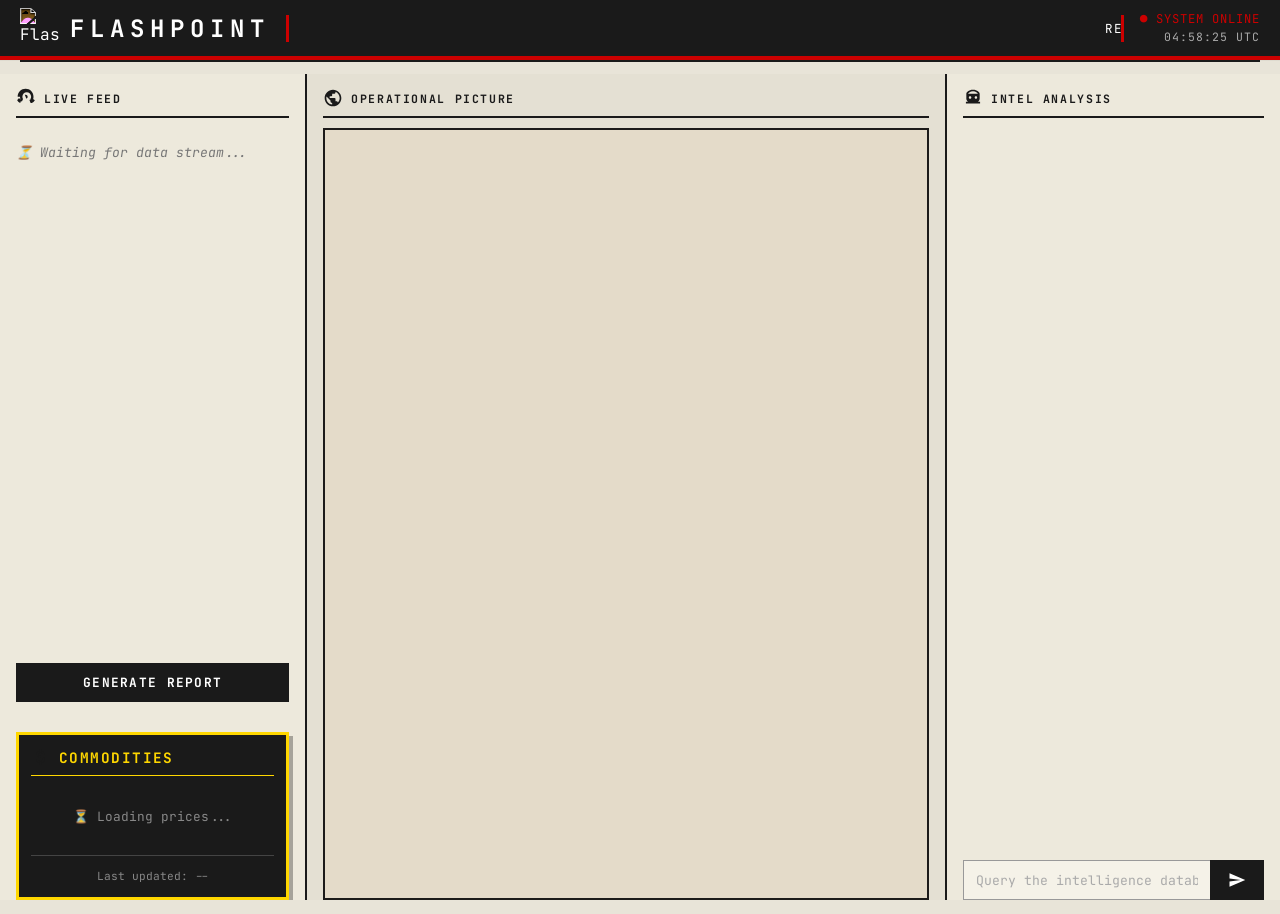
==== commit 7ca7763d: "migrate from pathway" ====
--- a/frontend/web/index.html
+++ b/frontend/web/index.html
@@ -126,6 +126,6 @@
 
   </main>
 
-  <script src="app.js"></script>
+  <script type="module" src="app.js"></script>
 </body>
 </html>
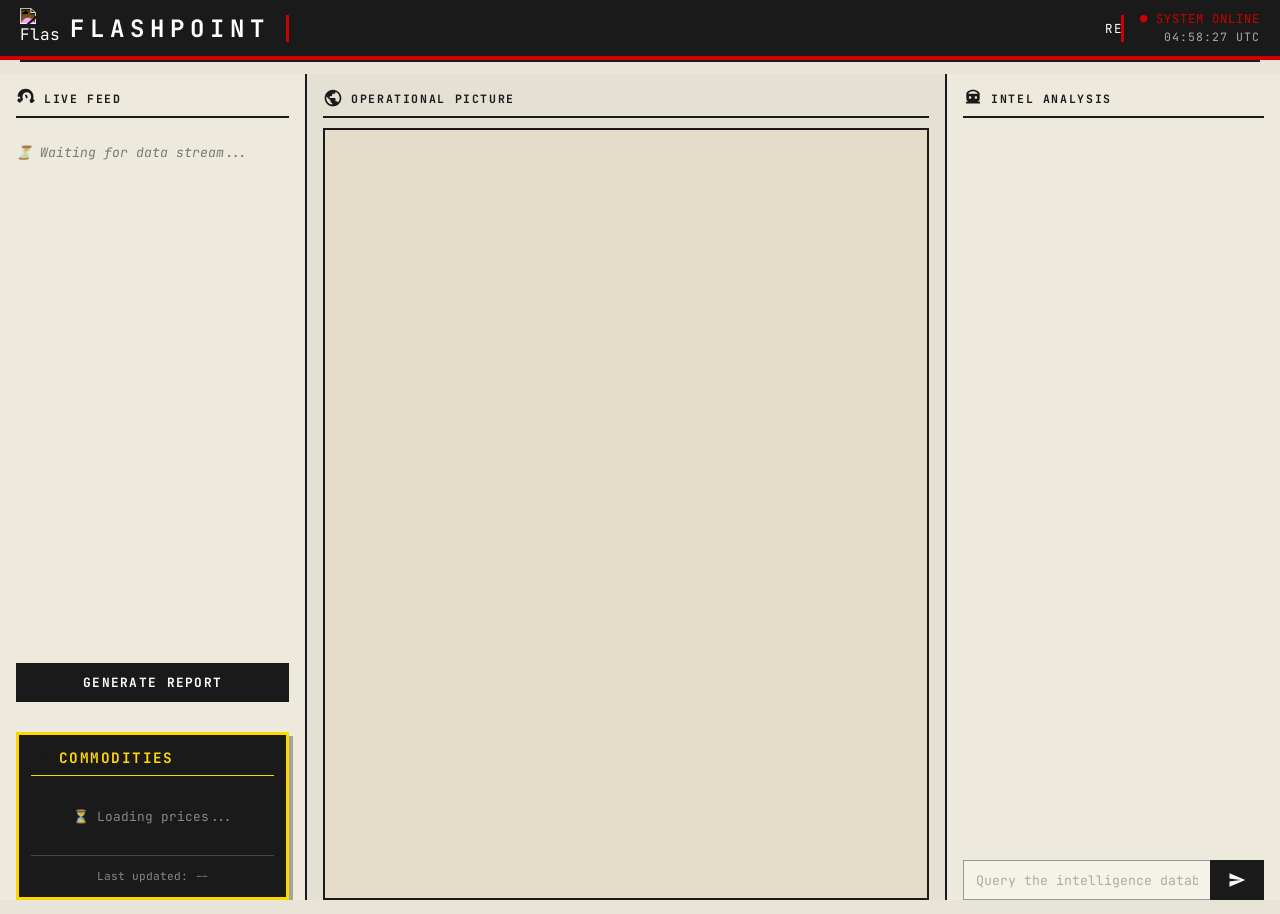
==== commit 851bef88: "add tracking" ====
--- a/frontend/web/index.html
+++ b/frontend/web/index.html
@@ -126,6 +126,6 @@
 
   </main>
 
-  <script type="module" src="app.js"></script>
+  <script type="module" src="app.js?v=3"></script>
 </body>
 </html>
